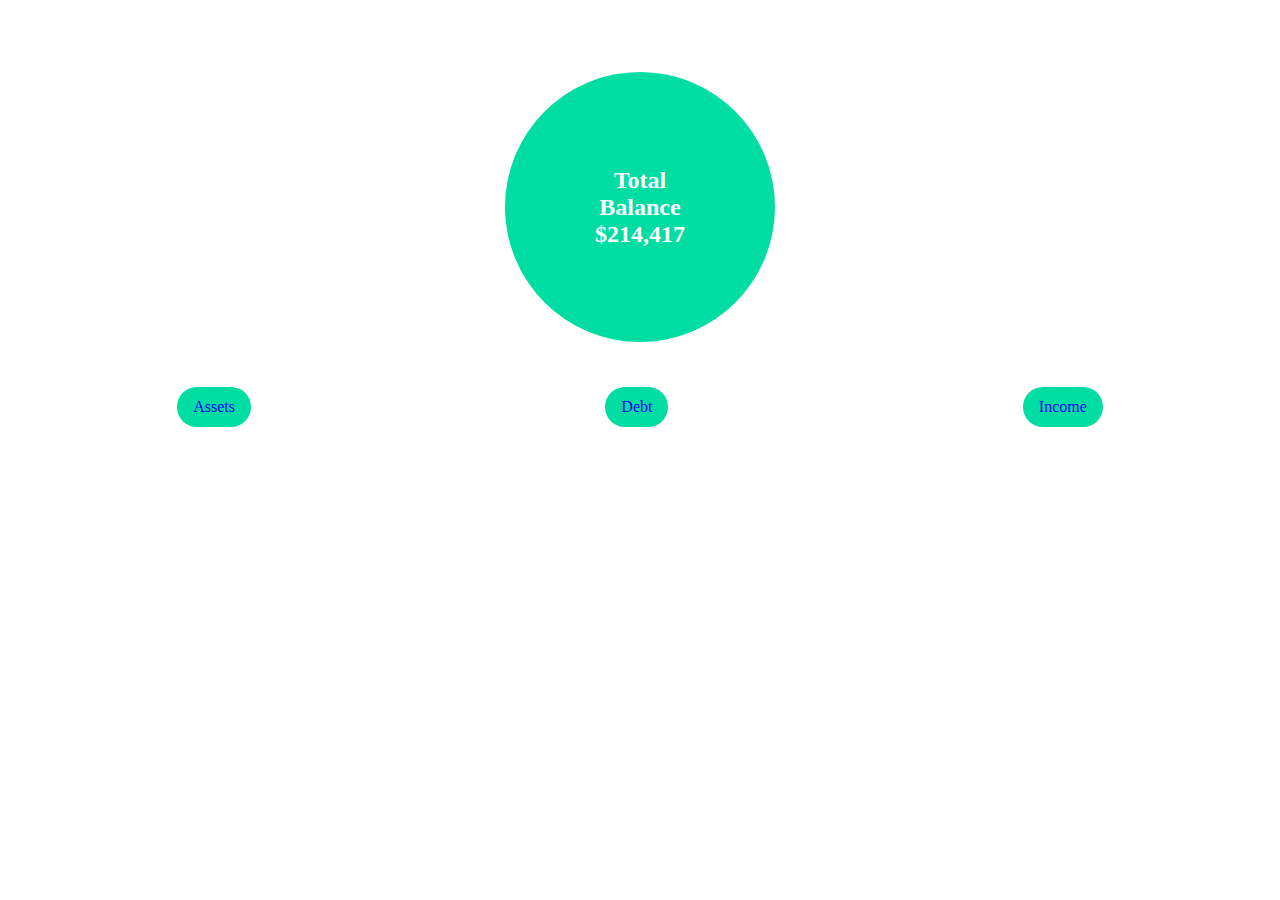
==== views/balance.html @ 35e87d1d "feat: :construction: Set up balance view" ====
<!DOCTYPE html>
<html lang="en">
<head>
    <meta charset="UTF-8">
    <meta name="viewport" content="width=device-width, initial-scale=1.0">
    <title>INVETO</title>
    <script src="../js/app.js" type="module" defer></script>
    <link rel="shortcut icon" href="../storage/img/icono0.svg" type="image/svg">
    <link href='https://unpkg.com/boxicons@2.1.4/css/boxicons.min.css' rel='stylesheet'>
    <link rel="stylesheet" href="../css/style.css">
    
</head>
<body>
    <section class="total-balance">
        <div><h2>Total Balance $214,417</h2></div>
    </section>

    <section class="middle-nav">
        <a href="#">Assets</a>
        <a href="#">Debt</a>
        <a href="#">Income</a>
    </section>
</body>
</html>
---- css/style.css ----
@import url(variables.css);
*{
    margin: 0;
    padding: 0;
    box-sizing: border-box;
    font-family: "SF-Pro-Text-Regular";
}


.total-balance {
    padding-top: 8svh;
    width: auto;
    display:flex;
    justify-content: center;
    align-items: center;
}

.total-balance > div {
    display:flex;
    justify-content: center;
    align-items: center;
    text-align: center;
    border-radius: 50%;
    height: 30svh;
    width: 30svh;
    background-color: var(--primary-color);
}

.total-balance > div > h2 {
    text-align: center;
    width: 50%;
    color: var(--text-color);
    font-weight: 700;
}

.middle-nav {
    padding: 5svh 0;
    width: 100%;
    display: flex;
    justify-content: space-around;
}

.middle-nav > a {
    text-decoration: none;
    padding: 0.7em 1em;
    background-color: var(--primary-color);
    border-radius: 2em;
}
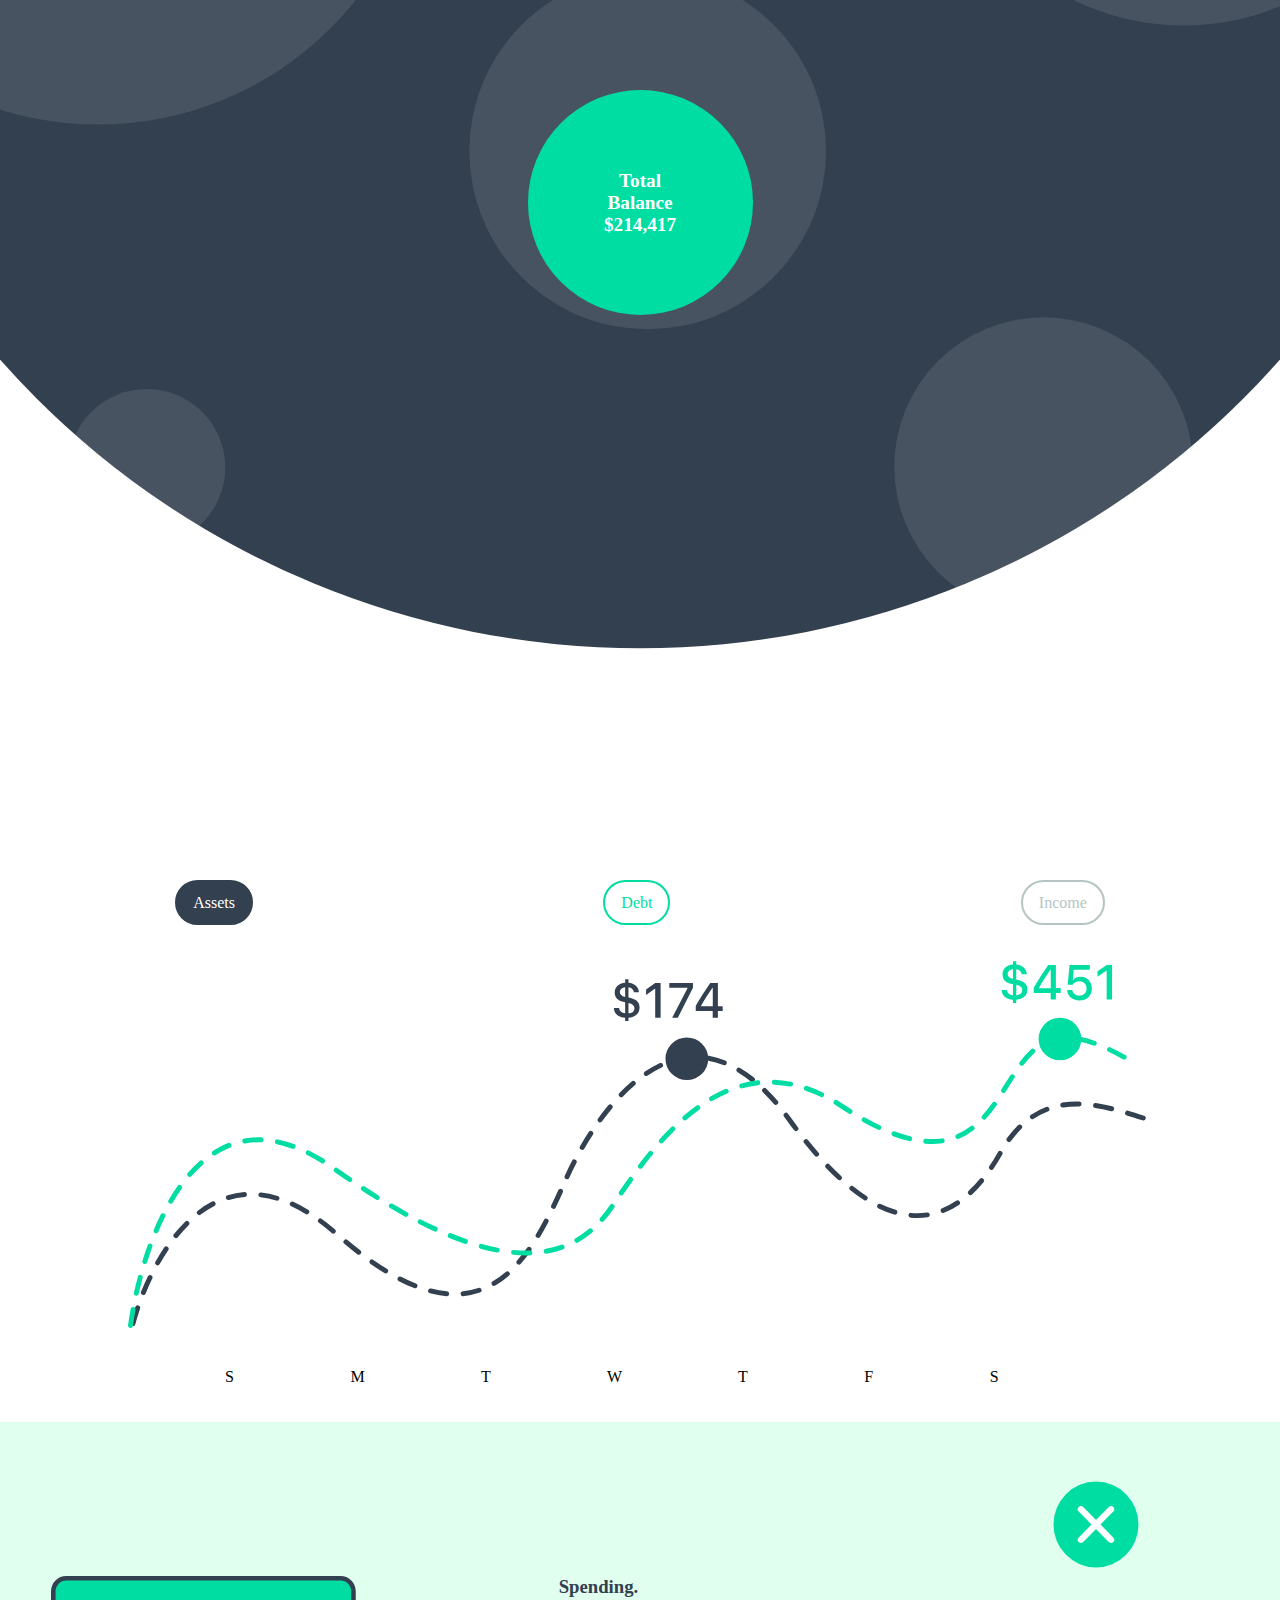
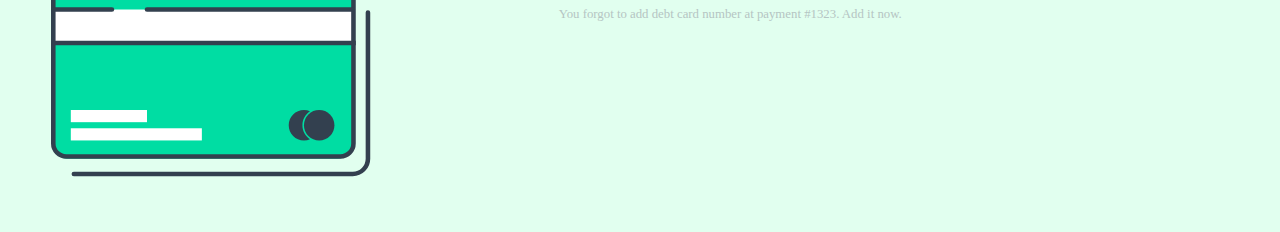
==== commit 9abc49dd: "feat: :construction: Finish setting up the balance view" ====
--- a/views/balance.html
+++ b/views/balance.html
@@ -12,7 +12,8 @@
 </head>
 <body>
     <section class="total-balance">
-        <div><h2>Total Balance $214,417</h2></div>
+        <img src="/storage/img/balance-pattern.svg" />
+        <div><h2>Total<br>Balance<br>$214,417</h2></div>
     </section>
 
     <section class="middle-nav">
@@ -20,5 +21,19 @@
         <a href="#">Debt</a>
         <a href="#">Income</a>
     </section>
+
+    <section class="balance-chart">
+        <img src="/storage/img/balance-chart.svg" />
+        <article>S M T W T F S</article>
+    </section>
+
+    <section class="lower-banner">
+        <img id="card-icon" src="/storage/img/card-icon.svg" />
+        <article>
+            <h3>Spending.</h3>
+            <p>You forgot to add debt card number at payment #1323. Add it now.</p>
+        </article>
+        <img id="close-icon" src="/storage/img/close-icon.svg" />
+    </section>
 </body>
 </html>--- a/css/style.css
+++ b/css/style.css
@@ -8,33 +8,42 @@
 
 
 .total-balance {
-    padding-top: 8svh;
-    width: auto;
-    display:flex;
-    justify-content: center;
-    align-items: center;
+    width: 100vw;
+    display:grid;
+    grid-template-columns: 1fr;
+    grid-template-rows: 1fr;
 }
 
+.total-balance > img {
+    width: 100vw;
+    grid-area: 1 / 1 / span 1 / span 1;
+    object-fit: contain;
+}
+
+
 .total-balance > div {
+    grid-area: 1 / 1 / span 1 / span 1;
+    margin: 10svh auto 0 auto;
     display:flex;
     justify-content: center;
     align-items: center;
     text-align: center;
     border-radius: 50%;
-    height: 30svh;
-    width: 30svh;
+    height: 25svh;
+    width: 25svh;
     background-color: var(--primary-color);
 }
 
 .total-balance > div > h2 {
     text-align: center;
+    font-size: 1.2rem;
     width: 50%;
     color: var(--text-color);
     font-weight: 700;
 }
 
 .middle-nav {
-    padding: 5svh 0;
+    padding: 3svh 0;
     width: 100%;
     display: flex;
     justify-content: space-around;
@@ -47,3 +56,73 @@
     border-radius: 2em;
 }
 
+.middle-nav > a:first-child {
+    background-color: var(--secondary-color);
+    color: var(--text-color);
+    border: 2px solid var(--secondary-color);
+}
+
+.middle-nav > a:nth-child(2) {
+    background-color: var(--text-color);
+    color: var(--primary-color);
+    border: 2px solid var(--primary-color);
+}
+
+.middle-nav > a:last-child {
+    background-color: var(--text-color);
+    color: var(--tertiary-color);
+    border: 2px solid var(--tertiary-color);
+}
+
+.balance-chart{
+    width: 80vw;
+    margin: auto;
+
+}
+
+.balance-chart img {
+    width: 100%;
+}
+
+.balance-chart > article {
+    width: 100%;
+    letter-spacing: 4.4vw;
+    text-align: center;
+    white-space: nowrap;
+    padding: 4svh 0;
+}
+
+.lower-banner {
+    display:grid;
+    padding: 4vw;
+    width: 100vw;
+    grid-template-columns: repeat(2,fr) repeat(3,1fr) 0.5fr;
+    grid-template-rows: 0.5fr 2fr;
+    column-gap: 1.5em;
+    background-color: var(--light-primary-color);
+}
+
+#card-icon {
+    grid-area: 2 / 1 / span 1 /span 2;
+    width: 25vw;
+}
+
+#close-icon {
+    width: 8vw;
+    grid-area: 1 / 6 / span 1 / span 1;
+}
+
+.lower-banner > article {
+    grid-area: 2 / 3 / span 1 / span 4;
+}
+
+.lower-banner > article > h3 {
+    color: var(--secondary-color);
+}
+
+.lower-banner > article > p {
+    padding-top: 0.7em;
+    font-size: 0.8rem;
+    color: var(--tertiary-color);
+    font-weight: 500;
+}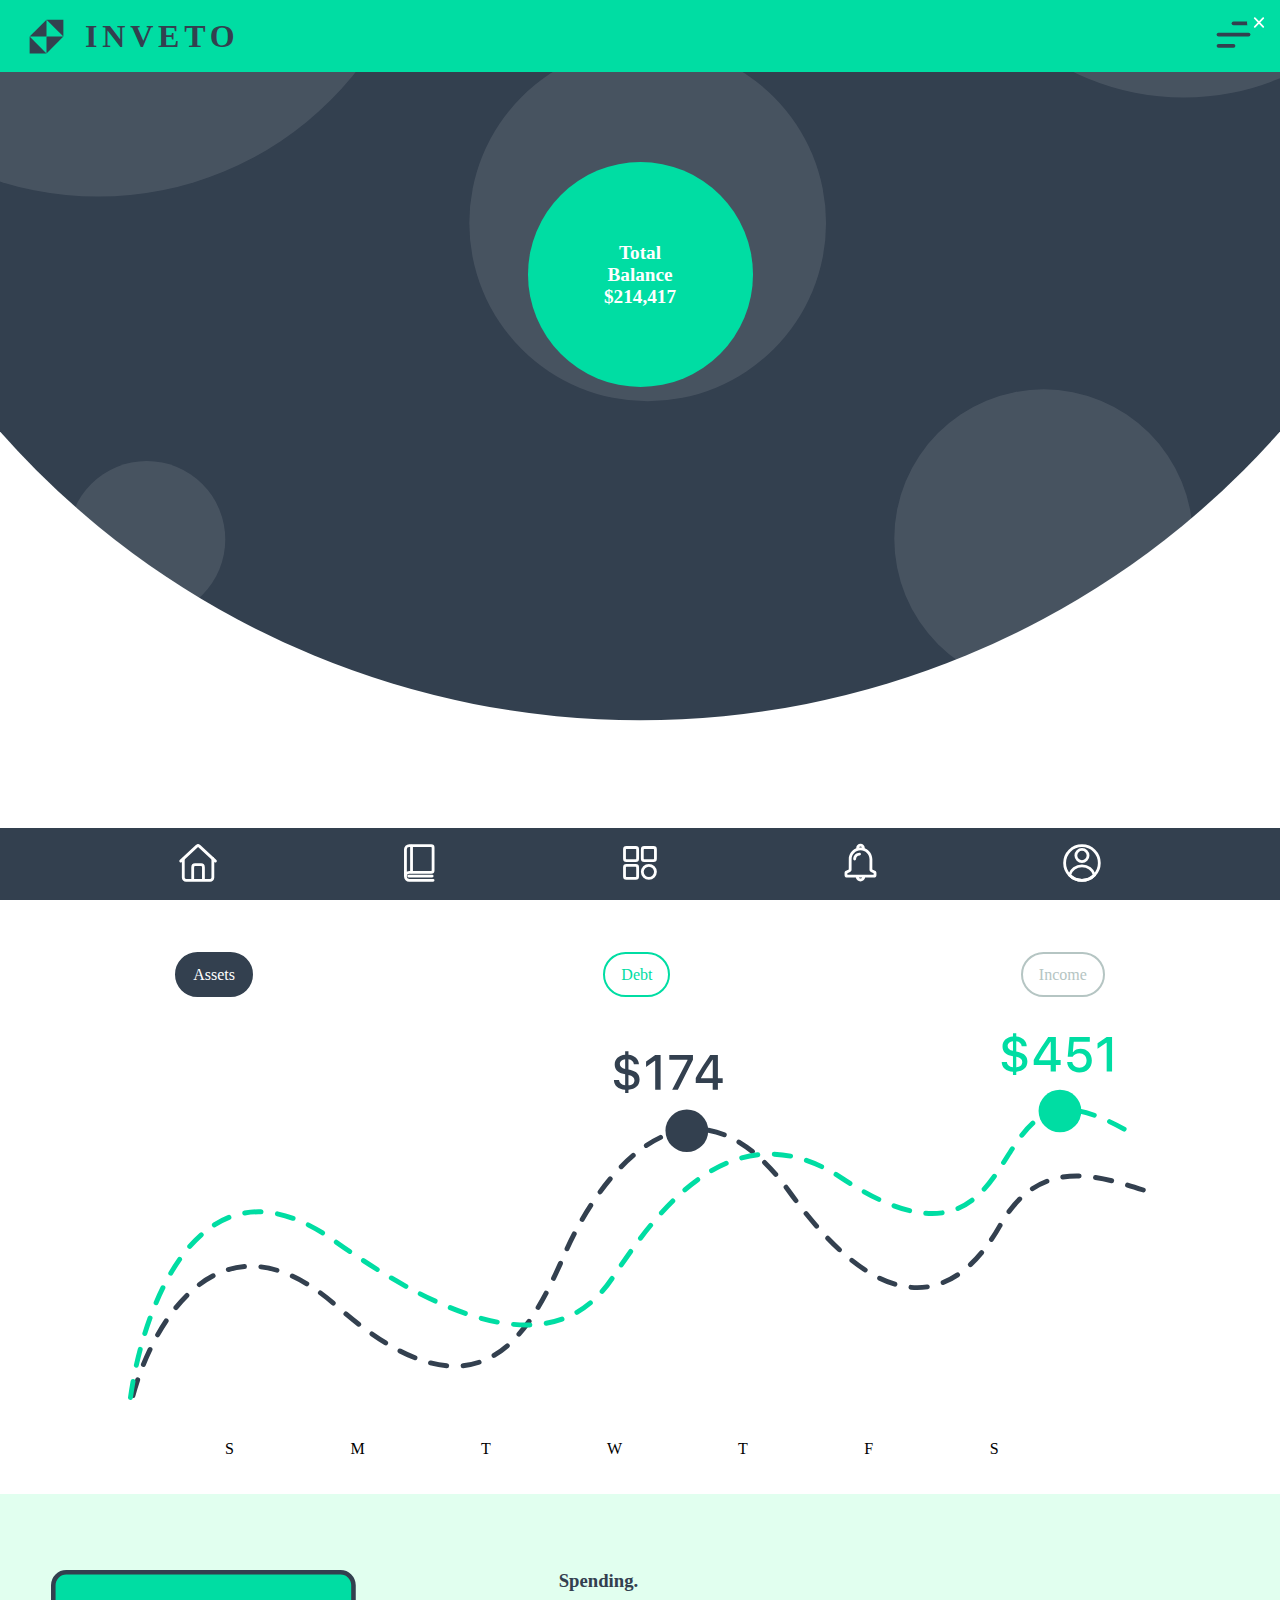
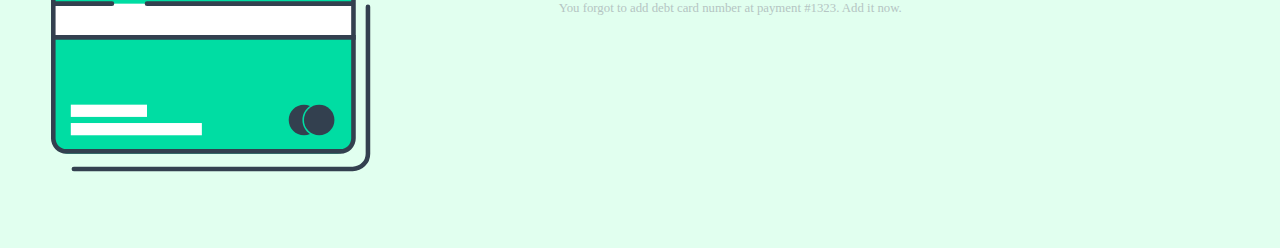
==== commit fd356232: "feat: :bookmark: Finish setting up balance view" ====
--- a/views/balance.html
+++ b/views/balance.html
@@ -11,8 +11,17 @@
     
 </head>
 <body>
+    <header>
+        <div class="logo">
+          <img src="../storage/img/logo.svg" />
+          <h1>INVETO</h1>
+        </div>
+        <div class="top-menu">
+          <img src="../storage/img/menu-top.svg" />
+        </div>
+      </header>
     <section class="total-balance">
-        <img src="/storage/img/balance-pattern.svg" />
+        <img src="../storage/img/balance-pattern.svg" />
         <div><h2>Total<br>Balance<br>$214,417</h2></div>
     </section>
 
@@ -23,17 +32,26 @@
     </section>
 
     <section class="balance-chart">
-        <img src="/storage/img/balance-chart.svg" />
+        <img src="../storage/img/balance-chart.svg" />
         <article>S M T W T F S</article>
     </section>
 
     <section class="lower-banner">
-        <img id="card-icon" src="/storage/img/card-icon.svg" />
+        <img id="card-icon" src="../storage/img/card-icon.svg" />
         <article>
             <h3>Spending.</h3>
             <p>You forgot to add debt card number at payment #1323. Add it now.</p>
         </article>
-        <img id="close-icon" src="/storage/img/close-icon.svg" />
+        <img id="close-icon" src="../storage/img/close-icon.svg" />
     </section>
+    <nav>
+        <ul>
+          <li><a href="#"><img src="../storage/img/home.svg" alt=""></a></li>
+          <li><a href="balance.html"><img src="../storage/img/content.svg" alt=""></a></li>
+          <li><a href="../index.html"><img src="../storage/img/menu.svg" alt=""></a></li>
+          <li><a href="#"><img src="../storage/img/notification.svg" alt=""></a></li>
+          <li><a href="profile.html"><img src="../storage/img/user.svg" alt=""></a></li>
+        </ul>
+      </nav>
 </body>
 </html>--- a/css/style.css
+++ b/css/style.css
@@ -4,8 +4,191 @@
     padding: 0;
     box-sizing: border-box;
     font-family: "SF-Pro-Text-Regular";
-}
-
+  }
+
+a {
+    text-decoration: none;
+}
+
+header {
+  background-color: var(--primary-color);
+  height: 8svh;
+  display: flex;
+  justify-content: space-between;
+  align-items: center;
+  padding: 0 1.5em;
+}
+
+header .logo {
+  display: flex;
+  align-items: center;
+  column-gap: 1em;
+  letter-spacing: 0.3em;
+  color: var(--secondary-color);
+}
+
+header img {
+  height: 5svh;
+}
+
+h3 {
+  text-transform: capitalize;
+  color: var(--secondary-color);
+}
+
+.banner {
+  padding: 1em 0;
+  display: flex;
+  flex-direction: column;
+  align-items: center;
+}
+
+.banner-title {
+  width: 90%;
+  padding-bottom: 0.5em;
+}
+
+.banner-card {
+  width: 90%;
+  max-width: 360px;
+  height: 18svh;
+  box-shadow: 0 0 50px 0 rgba(51, 64, 79, 0.15);
+  border-radius: 20px;
+  display: flex;
+  align-items: center;
+  justify-content: center;
+  position: relative;
+  overflow: hidden;
+}
+
+.banner-card img {
+  height: 80px;
+  padding: 0 3em 0 0;
+  z-index: 1;
+}
+
+.banner-card .circle {
+  position: absolute;
+  width: 250px;
+  height: 250px;
+  background-color: var(--light-primary-color);
+  border-radius: 50%;
+  left: -30%;
+}
+
+#close-icon {
+    position: absolute;
+    top: 0.5em;
+    right: -1.9em;
+    height: 1.8em;
+    z-index: 2;
+}
+
+.banner-info {
+  display: flex;
+  flex-direction: column;
+  padding-right: 2em;
+  row-gap: 0.7em;
+  z-index: 1;
+}
+
+div.banner-info > a {
+  background-color: var(--primary-color);
+  font-weight: 600;
+  color: var(--text-color);
+  padding: 0.7em 2.5em;
+  border-radius: 1.5em;
+  font-size: 12px;
+}
+
+.banner-info p {
+  color: var(--light-secondary-color);
+}
+
+
+
+main {
+  height: 55svh;
+  display: flex;
+  flex-direction: column;
+  justify-content: flex-start;
+  padding-left: 5%;
+}
+
+.main-title {
+  padding: 1em 0;
+  width: 90%;
+}
+
+.cards {
+  height: 100%;
+  display: flex;
+  justify-content: flex-start;
+  overflow-x: scroll;
+  column-gap: 1em;
+}
+
+.card {
+  flex: 0 0 auto;
+  display: grid;
+  align-items: center;
+  justify-items: center;
+  height: 100%;
+  grid-template-columns: 1fr 1fr 1fr;
+  grid-template-rows: 1fr 1fr 1fr;
+  color: var(--text-color);
+}
+
+.card .card-bg {
+  height: 100%;
+  z-index: -1;
+  grid-area: 1 / 1 / 4 / 4;
+}
+
+.card p {
+  grid-area: 1 / 3 / span 1 / span 1;
+  justify-self: start;
+}
+
+.card h2 {
+  grid-area: 2 / 1 / span 1 / span 3;
+  align-self: center;
+  justify-self: center;
+}
+
+.card .logo {
+  grid-area: 3 / 1 / span 1 / span 2;
+  justify-self: start;
+  padding-left: 1em;
+}
+
+
+
+nav {
+    background-color: var(--secondary-color);
+    width: 100vw;
+    position: fixed;
+    bottom: 0;
+}
+
+nav > ul {
+    display: flex;
+    height: 8vh;
+    align-items: center;
+    justify-content: space-evenly;
+}
+
+nav > ul > li {
+    list-style: none;
+}
+
+nav > ul > li > a{
+    text-decoration: none;
+}
+
+nav > ul > li > a > img {
+    height: 5vh;
+}
 
 .total-balance {
     width: 100vw;
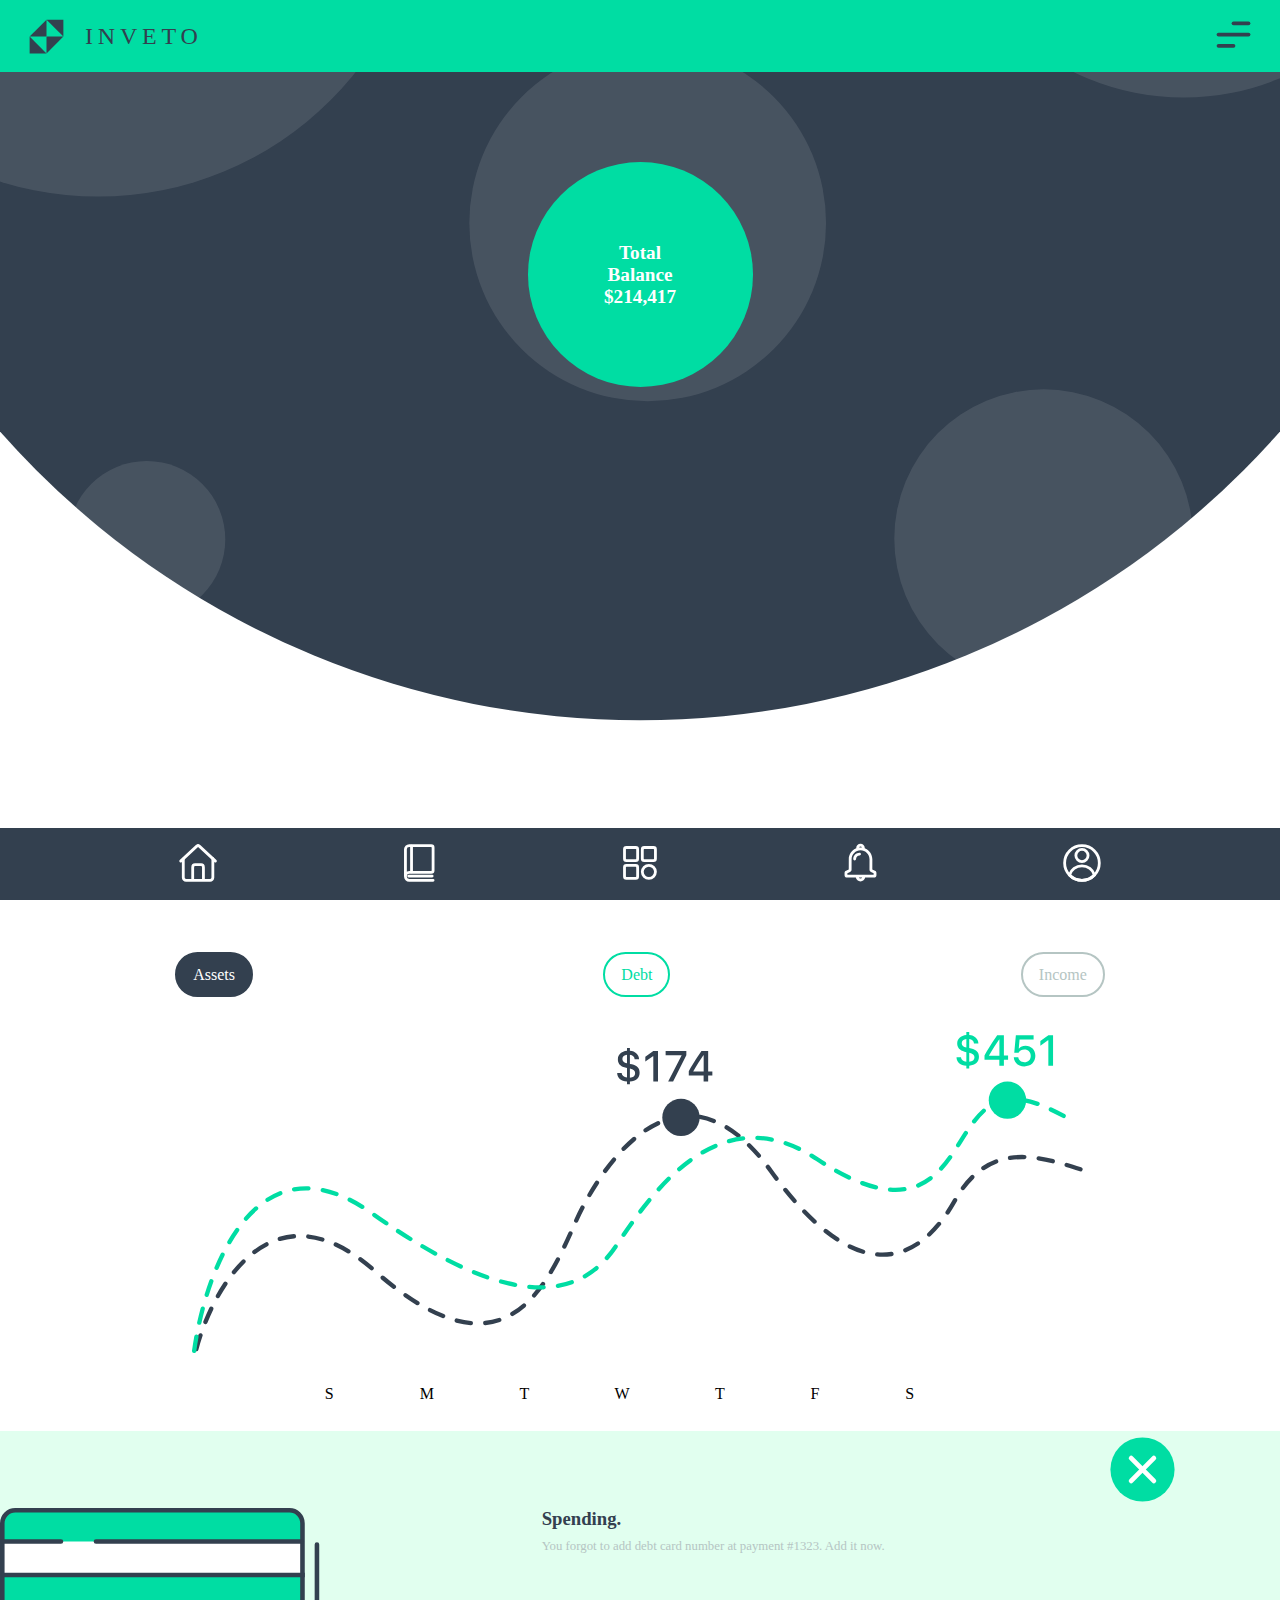
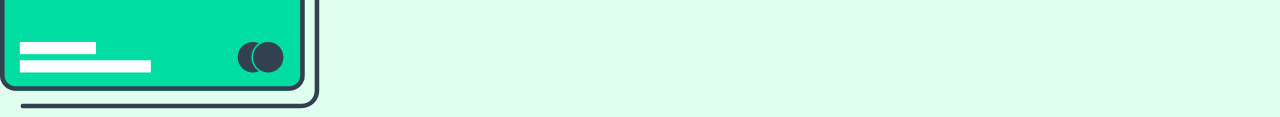
==== commit 5b19ff4d: "feat: :bookmark: Finish setting up profile view" ====
--- a/views/balance.html
+++ b/views/balance.html
@@ -1,5 +1,6 @@
 <!DOCTYPE html>
 <html lang="en">
+
 <head>
     <meta charset="UTF-8">
     <meta name="viewport" content="width=device-width, initial-scale=1.0">
@@ -8,8 +9,9 @@
     <link rel="shortcut icon" href="../storage/img/icono0.svg" type="image/svg">
     <link href='https://unpkg.com/boxicons@2.1.4/css/boxicons.min.css' rel='stylesheet'>
     <link rel="stylesheet" href="../css/style.css">
-    
+
 </head>
+
 <body>
     <header>
         <div class="logo">
@@ -42,16 +44,17 @@
             <h3>Spending.</h3>
             <p>You forgot to add debt card number at payment #1323. Add it now.</p>
         </article>
-        <img id="close-icon" src="../storage/img/close-icon.svg" />
+        <img id="close-icon2" src="../storage/img/close-icon.svg" />
     </section>
     <nav>
         <ul>
-          <li><a href="#"><img src="../storage/img/home.svg" alt=""></a></li>
-          <li><a href="balance.html"><img src="../storage/img/content.svg" alt=""></a></li>
-          <li><a href="../index.html"><img src="../storage/img/menu.svg" alt=""></a></li>
-          <li><a href="#"><img src="../storage/img/notification.svg" alt=""></a></li>
-          <li><a href="profile.html"><img src="../storage/img/user.svg" alt=""></a></li>
+            <li><a href="#"><img src="../storage/img/home.svg" alt=""></a></li>
+            <li><a href="balance.html"><img src="../storage/img/content.svg" alt=""></a></li>
+            <li><a href="../index.html"><img src="../storage/img/menu.svg" alt=""></a></li>
+            <li><a href="#"><img src="../storage/img/notification.svg" alt=""></a></li>
+            <li><a href="profile.html"><img src="../storage/img/user.svg" alt=""></a></li>
         </ul>
-      </nav>
+    </nav>
 </body>
+
 </html>--- a/css/style.css
+++ b/css/style.css
@@ -10,6 +10,10 @@
     text-decoration: none;
 }
 
+body {
+    max-height: 92svh;
+}
+
 header {
   background-color: var(--primary-color);
   height: 8svh;
@@ -25,6 +29,11 @@
   column-gap: 1em;
   letter-spacing: 0.3em;
   color: var(--secondary-color);
+}
+
+header .logo h1 {
+    font-size: 1.5rem;
+    font-weight: 500;
 }
 
 header img {
@@ -145,6 +154,18 @@
   grid-area: 1 / 1 / 4 / 4;
 }
 
+.profile-banner {
+    padding: 2em;
+    color: var(--text-color);
+    display:grid;
+    grid-template-columns: repeat(2, minmax(50px,1fr));
+    grid-template-rows: repeat(6,1fr);
+    grid-template-areas:
+    "greeting greeting greeting"
+    "message message message"
+    "balance balance balance";
+}
+
 .card p {
   grid-area: 1 / 3 / span 1 / span 1;
   justify-self: start;
@@ -156,12 +177,29 @@
   justify-self: center;
 }
 
+#profile {
+    background-color: var(--secondary-color);
+    background-image: url(../storage/img/background-pattern.svg);
+    background-repeat: no-repeat;
+    background-size: cover;
+}
+
+.profile-banner > p {
+    grid-area: message;
+    padding-bottom: 0;
+}
+
 .card .logo {
   grid-area: 3 / 1 / span 1 / span 2;
   justify-self: start;
   padding-left: 1em;
 }
 
+.profile-banner > section > article {
+    display: grid;
+    grid-template-rows: 1fr 1fr 1fr;
+    row-gap: 2em;
+}
 
 
 nav {
@@ -258,7 +296,7 @@
 }
 
 .balance-chart{
-    width: 80vw;
+    width: 70vw;
     margin: auto;
 
 }
@@ -269,20 +307,21 @@
 
 .balance-chart > article {
     width: 100%;
-    letter-spacing: 4.4vw;
+    letter-spacing: 3.2vw;
     text-align: center;
     white-space: nowrap;
-    padding: 4svh 0;
+    padding: 3.1svh 0;
 }
 
 .lower-banner {
     display:grid;
-    padding: 4vw;
+    padding: 0;
     width: 100vw;
     grid-template-columns: repeat(2,fr) repeat(3,1fr) 0.5fr;
     grid-template-rows: 0.5fr 2fr;
     column-gap: 1.5em;
     background-color: var(--light-primary-color);
+    padding-bottom: 0.5em;
 }
 
 #card-icon {
@@ -290,8 +329,8 @@
     width: 25vw;
 }
 
-#close-icon {
-    width: 8vw;
+#close-icon2 {
+    width: 6vw;
     grid-area: 1 / 6 / span 1 / span 1;
 }
 
@@ -308,4 +347,138 @@
     font-size: 0.8rem;
     color: var(--tertiary-color);
     font-weight: 500;
-}+}
+
+.main-content {
+    background-color: white;
+    position: absolute;
+    bottom: 25svh;
+    padding: 5svh 0 0 0;
+    border-radius: 2rem 2rem 0 0;
+    height: 40svh;
+    width: 100vw;
+}
+
+.main-content h3 {
+    background-color: transparent;
+    color: var(--secondary-color);
+    padding: 0 1vh 0 1vh;
+}
+
+.activities {
+    display:flex;
+    justify-content: space-around;
+    padding: 0.4em 0 1em 0;
+}
+
+.activities article {
+    background-color: var(--text-color);
+    border-radius: 1em;
+    padding: 2em 1.5em;
+    display:flex;
+    flex-direction: column;
+    justify-content: center;
+    align-items: center;
+    color: var(--secondary-color);
+    font-weight: 600;
+    box-shadow: 0 0 50px 0 rgba(51, 64, 79, 0.15);
+}
+
+.activities article img {
+    width: 60px;
+}
+
+.transactions {
+    display:flex;
+    flex-direction: column;
+    overflow-y: scroll;
+    height: 23svh;
+}
+
+.transactions > article {
+    display:grid;
+    grid-template-columns: repeat(7, 1fr);
+    grid-template-rows: 2;
+    padding: 1em 1em;
+}
+
+.transactions > article > img {
+    grid-area: 1 / 1 / span 2 / span 1;
+    height: 40px;
+    justify-self: center;
+    align-self: center;
+}
+
+.transactions > article > p {
+    grid-area: 1 / 2 / span 1 / span 6;
+}
+
+.transactions > article > small {
+    grid-area: 2 / 2 / span 1 / span 6;
+}
+
+#profile {
+    width:100vw;
+    padding: 0;
+}
+
+.profile-banner {
+    padding: 2em;
+    color: var(--text-color);
+    display:grid;
+    grid-template-columns: repeat(2, minmax(50px,1fr));
+    grid-template-rows: repeat(6,1fr);
+    grid-template-areas:
+    "greeting greeting greeting"
+    "message message message"
+    "balance balance balance";
+}
+
+.profile-banner > h1 {
+    font-size: 32px;
+    font-weight: 900;
+    grid-area: greeting;
+}
+
+.profile-banner > p {
+    grid-area: message;
+    padding-bottom: 0;
+}
+
+.profile-banner > section {
+    grid-area: balance;
+    display:flex;
+}
+
+.profile-banner > section > article {
+    display: grid;
+    grid-template-rows: 1fr 1fr 1fr;
+    row-gap: 2em;
+}
+
+.profile-banner > article > h3 {
+    color: var(--text-color);
+    padding: 0.3em 0;
+}
+
+.balance-bar {
+    height: 5px;
+    background-color: var(--text-color);
+    width: 35vw;
+    border-radius: 2px;
+}
+
+#progress-bar-1 {
+    height: 5px;
+    border-radius: 2px;
+    background-color: var(--primary-color);
+    width: 80%;
+}
+
+#progress-bar-2 {
+    height: 5px;
+    border-radius: 2px;
+    background-color: var(--tertiary-color);
+    width: 30%;
+}
+
